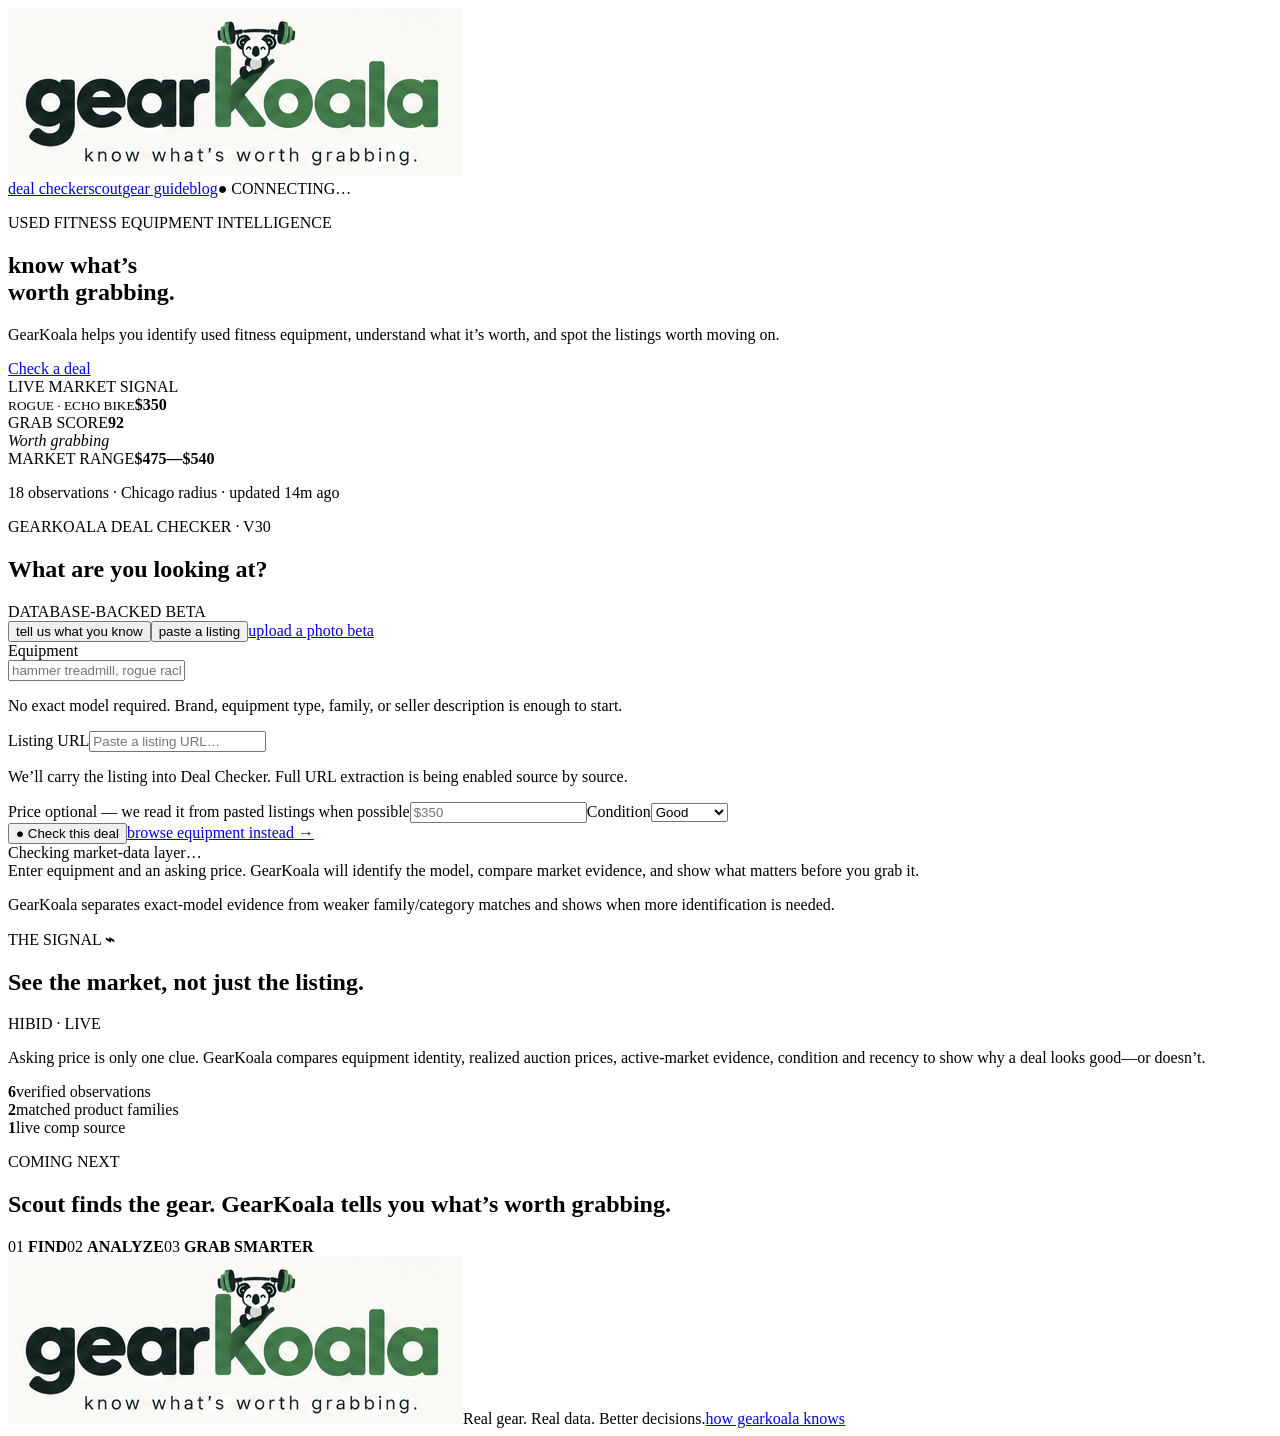
==== index.html @ 9e778098 "Recovered GearKoala V31 baseline" ====
<!doctype html><html><head><meta charset="utf-8"><meta name="viewport" content="width=device-width,initial-scale=1">
<title>gearkoala — know what's worth grabbing.</title><link rel="icon" href="approved-favicon.png"><link rel="stylesheet" href="styles.css"></head>
<body><header><a class="brand" href="#"><img src="approved-logo.png" alt="gearkoala"></a><nav><a href="checker.html">deal checker</a><a href="scout.html">scout</a><a href="gear.html">gear guide</a><a href="blog.html">blog</a><span id="status">● CONNECTING…</span></nav></header>
<main>
<section class="hero"><div><p class="eyebrow">USED FITNESS EQUIPMENT INTELLIGENCE</p><h1>know what’s<br><span>worth grabbing.</span></h1><p class="lede">GearKoala helps you identify used fitness equipment, understand what it’s worth, and spot the listings worth moving on.</p><a class="cta" href="checker.html">Check a deal</a></div>
<div class="hero-product">
<div class="rack-rail" aria-hidden="true"><i></i><i></i><i></i><i></i><i></i><i></i><i></i></div>
<div class="signal"><span>LIVE MARKET SIGNAL</span><i></i></div>
<div class="productline"><small>ROGUE · ECHO BIKE</small><b>$350</b></div>
<div class="scoreline"><div><span>GRAB SCORE</span><strong>92</strong></div><em>Worth grabbing</em></div>
<div class="range"><span>MARKET RANGE</span><b>$475—$540</b></div>
<div class="ticks"><i></i><i></i><i></i><i></i><i></i><i></i><i></i><i></i></div>
<p>18 observations · Chicago radius · updated 14m ago</p>
</div></section>
<section id="checker" class="checker"><div class="sectionhead"><div><p class="eyebrow">GEARKOALA DEAL CHECKER · V30</p><h2>What are you looking at?<span class="plate-mark" aria-hidden="true"></span></h2></div><span class="beta">DATABASE-BACKED BETA</span></div>
<div class="home-entry-tabs"><button class="home-entry active" data-home-mode="search">tell us what you know</button><button class="home-entry" data-home-mode="link">paste a listing</button><a class="home-photo-beta" href="checker.html#photo">upload a photo <span>beta</span></a></div>
<div id="homeSearch" class="home-mode active"><label>Equipment<div class="autocomplete-wrap"><input id="title" autocomplete="off" placeholder="hammer treadmill, rogue rack, schwinn airdyne…"><div id="homeSuggestions" class="suggestions"></div></div></label><p class="helper">No exact model required. Brand, equipment type, family, or seller description is enough to start.</p></div>
<div id="homeLink" class="home-mode"><label>Listing URL<input id="homeListingUrl" placeholder="Paste a listing URL…"></label><p class="helper">We’ll carry the listing into Deal Checker. Full URL extraction is being enabled source by source.</p></div>
<div class="home-deal-details"><label>Price <span>optional — we read it from pasted listings when possible</span><input id="price" placeholder="$350"></label><label>Condition<select id="condition"><option value="1">Excellent</option><option value=".93" selected>Good</option><option value=".82">Fair</option></select></label></div>
<div class="home-actions"><button id="go"><span class="pawdot">●</span> Check this deal</button><a href="checker.html">browse equipment instead →</a></div><div id="compStatus" class="compstatus">Checking market-data layer…</div><div id="out" class="result empty">Enter equipment and an asking price. GearKoala will identify the model, compare market evidence, and show what matters before you grab it.</div>
<p class="note">GearKoala separates exact-model evidence from weaker family/category matches and shows when more identification is needed.</p></section>
<section class="data"><div class="sectionhead"><div><p class="eyebrow">THE SIGNAL <b>⌁</b></p><h2>See the market, not just the listing.<span class="plate-mark small" aria-hidden="true"></span></h2></div><span class="beta">HIBID · LIVE</span></div><p class="dataintro">Asking price is only one clue. GearKoala compares equipment identity, realized auction prices, active-market evidence, condition and recency to show why a deal looks good—or doesn’t.</p><div class="metricrow"><div><strong id="obsCount">6</strong><span>verified observations</span></div><div><strong>2</strong><span>matched product families</span></div><div><strong>1</strong><span>live comp source</span></div></div></section><section id="scout" class="scout"><p class="eyebrow">COMING NEXT</p><h2>Scout finds the gear. GearKoala tells you what’s worth grabbing.</h2><div class="steps"><span>01 <b>FIND</b></span><span>02 <b>ANALYZE</b></span><span>03 <b>GRAB SMARTER</b></span></div></section></main>
<footer><img src="approved-logo.png" alt=""><span>Real gear. Real data. Better decisions.</span><a class="footer-data-link" href="data.html">how gearkoala knows</a></footer><script src="app.js"></script><script src="home-smart.js"></script></body></html>
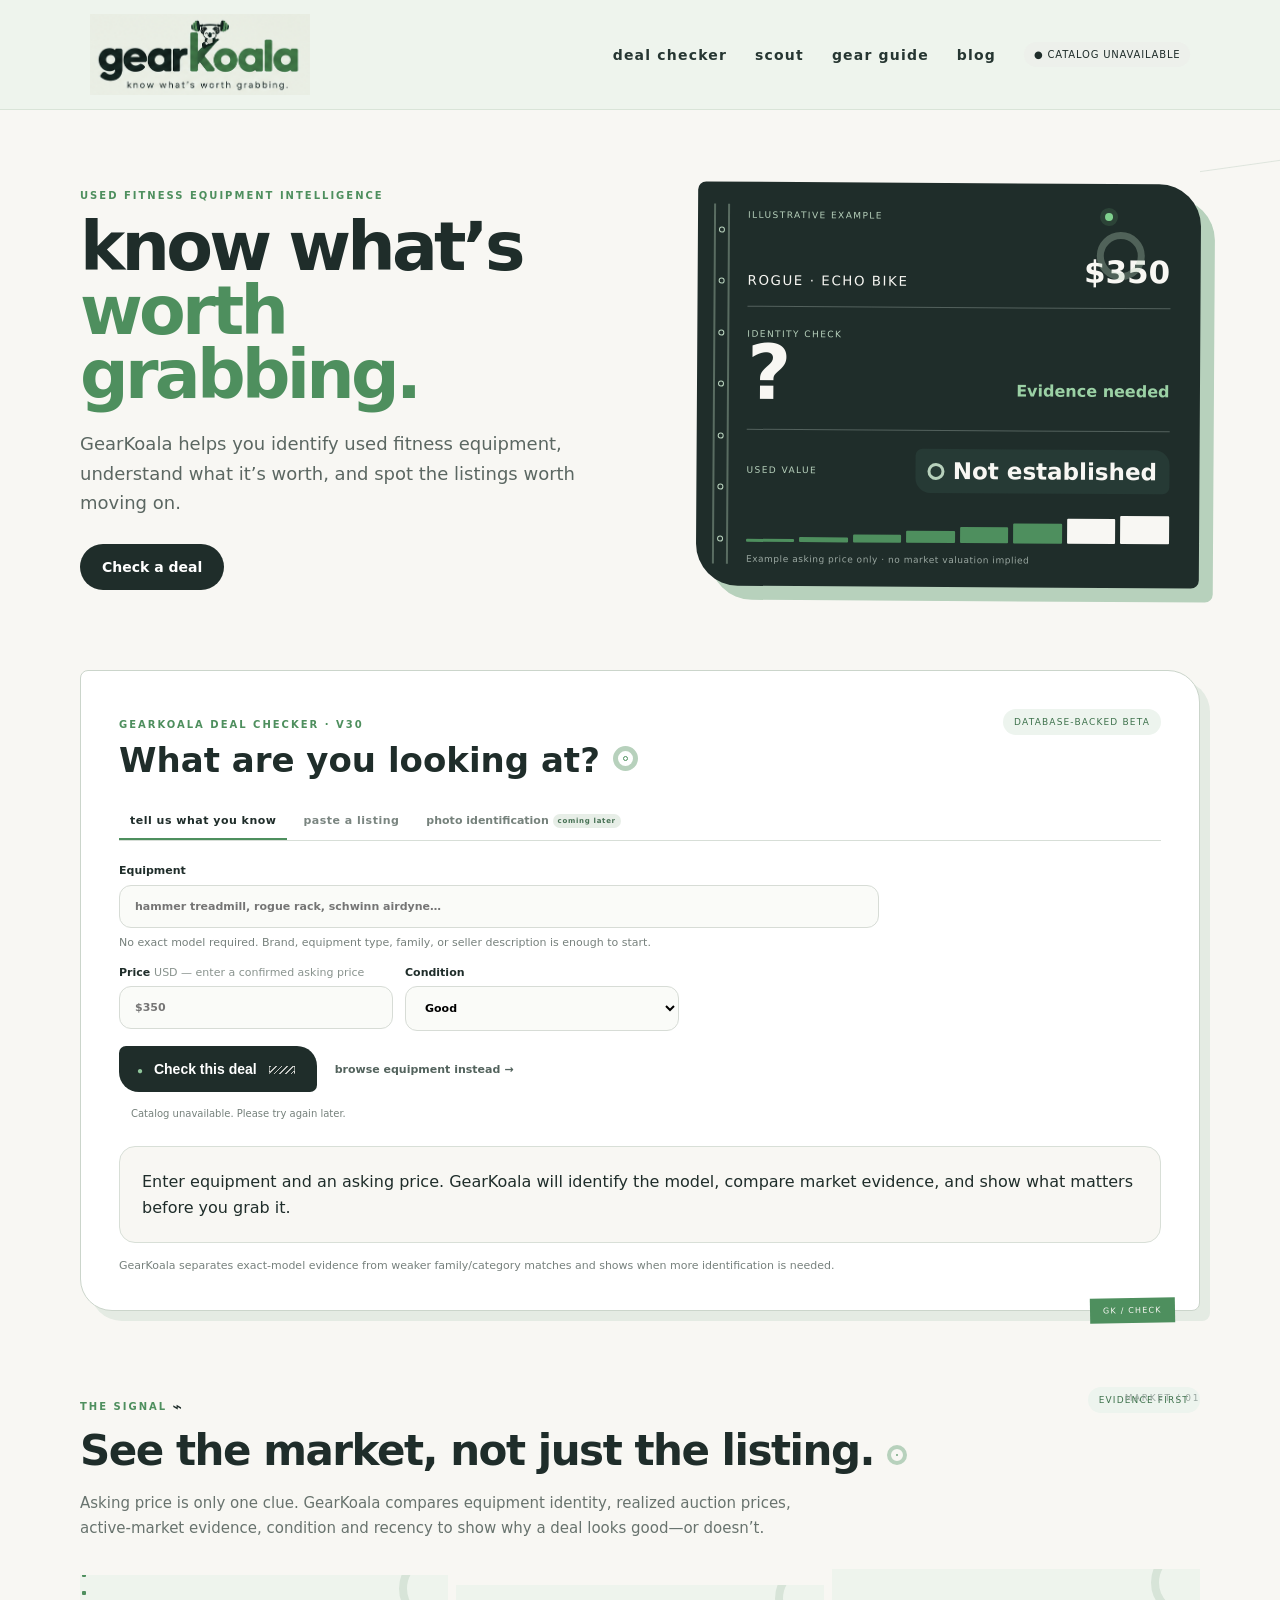
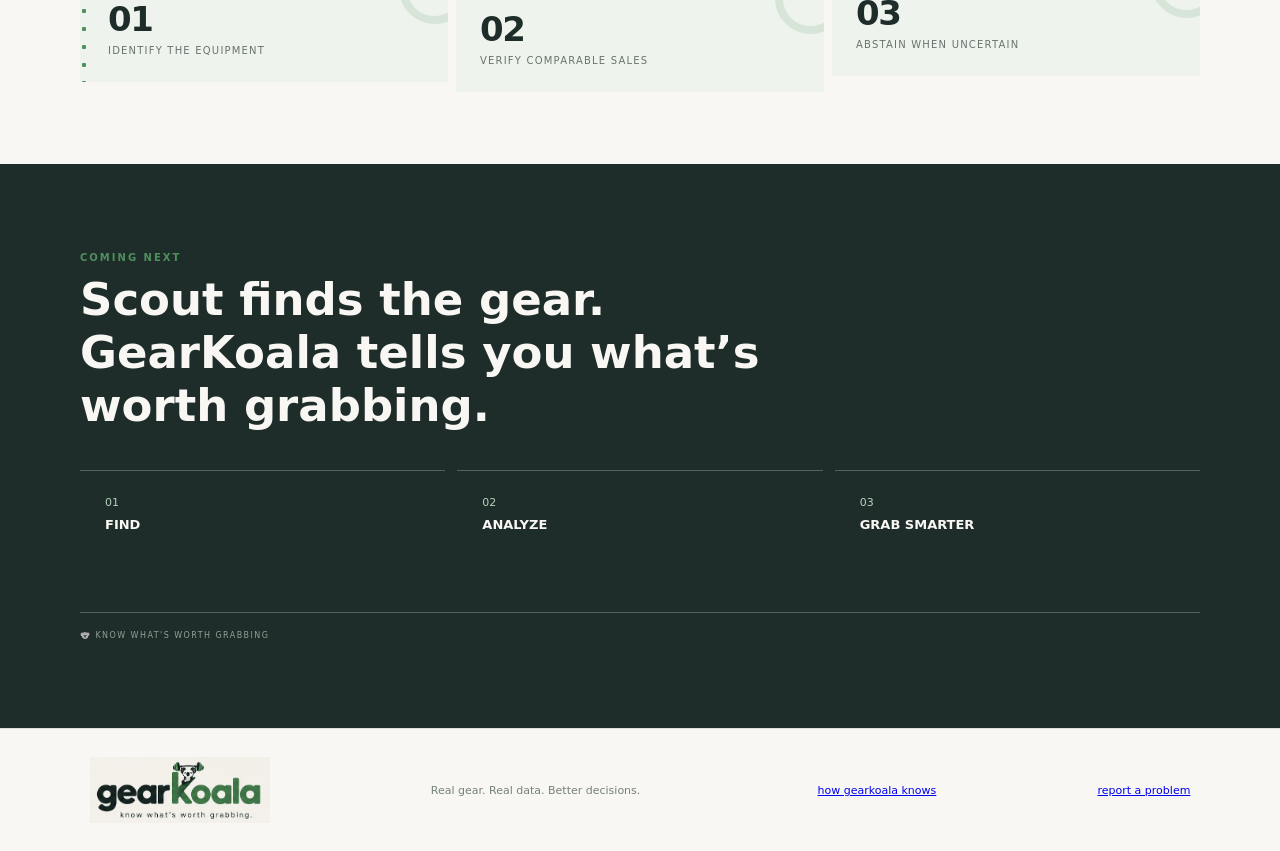
==== commit 394f9784: "Require reliable evidence before Deal Checker verdicts" ====
--- a/index.html
+++ b/index.html
@@ -1,23 +1,23 @@
-<!doctype html><html><head><meta charset="utf-8"><meta name="viewport" content="width=device-width,initial-scale=1">
-<title>gearkoala — know what's worth grabbing.</title><link rel="icon" href="approved-favicon.png"><link rel="stylesheet" href="styles.css"></head>
+<!doctype html><html lang="en"><head><meta charset="utf-8"><meta name="viewport" content="width=device-width,initial-scale=1">
+<title>GearKoala — know what’s worth grabbing.</title><link rel="icon" href="approved-favicon.png"><link rel="stylesheet" href="styles.css"><meta name="description" content="Identify used fitness equipment and check whether reliable sold evidence supports a valuation."><link rel="canonical" href="https://gearkoala.com/"><meta property="og:title" content="GearKoala — know what’s worth grabbing."><meta property="og:description" content="Identify used fitness equipment and check whether reliable sold evidence supports a valuation."><meta property="og:url" content="https://gearkoala.com/"><meta property="og:type" content="website"><meta property="og:image" content="https://gearkoala.com/approved-logo.png"><meta name="twitter:card" content="summary"></head>
 <body><header><a class="brand" href="#"><img src="approved-logo.png" alt="gearkoala"></a><nav><a href="checker.html">deal checker</a><a href="scout.html">scout</a><a href="gear.html">gear guide</a><a href="blog.html">blog</a><span id="status">● CONNECTING…</span></nav></header>
 <main>
 <section class="hero"><div><p class="eyebrow">USED FITNESS EQUIPMENT INTELLIGENCE</p><h1>know what’s<br><span>worth grabbing.</span></h1><p class="lede">GearKoala helps you identify used fitness equipment, understand what it’s worth, and spot the listings worth moving on.</p><a class="cta" href="checker.html">Check a deal</a></div>
 <div class="hero-product">
 <div class="rack-rail" aria-hidden="true"><i></i><i></i><i></i><i></i><i></i><i></i><i></i></div>
-<div class="signal"><span>LIVE MARKET SIGNAL</span><i></i></div>
+<div class="signal"><span>ILLUSTRATIVE EXAMPLE</span><i></i></div>
 <div class="productline"><small>ROGUE · ECHO BIKE</small><b>$350</b></div>
-<div class="scoreline"><div><span>GRAB SCORE</span><strong>92</strong></div><em>Worth grabbing</em></div>
-<div class="range"><span>MARKET RANGE</span><b>$475—$540</b></div>
+<div class="scoreline"><div><span>IDENTITY CHECK</span><strong>?</strong></div><em>Evidence needed</em></div>
+<div class="range"><span>USED VALUE</span><b>Not established</b></div>
 <div class="ticks"><i></i><i></i><i></i><i></i><i></i><i></i><i></i><i></i></div>
-<p>18 observations · Chicago radius · updated 14m ago</p>
+<p>Example asking price only · no market valuation implied</p>
 </div></section>
 <section id="checker" class="checker"><div class="sectionhead"><div><p class="eyebrow">GEARKOALA DEAL CHECKER · V30</p><h2>What are you looking at?<span class="plate-mark" aria-hidden="true"></span></h2></div><span class="beta">DATABASE-BACKED BETA</span></div>
-<div class="home-entry-tabs"><button class="home-entry active" data-home-mode="search">tell us what you know</button><button class="home-entry" data-home-mode="link">paste a listing</button><a class="home-photo-beta" href="checker.html#photo">upload a photo <span>beta</span></a></div>
+<div class="home-entry-tabs"><button class="home-entry active" data-home-mode="search">tell us what you know</button><button class="home-entry" data-home-mode="link">paste a listing</button><a class="home-photo-beta" href="checker.html#photo">photo identification <span>coming later</span></a></div>
 <div id="homeSearch" class="home-mode active"><label>Equipment<div class="autocomplete-wrap"><input id="title" autocomplete="off" placeholder="hammer treadmill, rogue rack, schwinn airdyne…"><div id="homeSuggestions" class="suggestions"></div></div></label><p class="helper">No exact model required. Brand, equipment type, family, or seller description is enough to start.</p></div>
 <div id="homeLink" class="home-mode"><label>Listing URL<input id="homeListingUrl" placeholder="Paste a listing URL…"></label><p class="helper">We’ll carry the listing into Deal Checker. Full URL extraction is being enabled source by source.</p></div>
-<div class="home-deal-details"><label>Price <span>optional — we read it from pasted listings when possible</span><input id="price" placeholder="$350"></label><label>Condition<select id="condition"><option value="1">Excellent</option><option value=".93" selected>Good</option><option value=".82">Fair</option></select></label></div>
-<div class="home-actions"><button id="go"><span class="pawdot">●</span> Check this deal</button><a href="checker.html">browse equipment instead →</a></div><div id="compStatus" class="compstatus">Checking market-data layer…</div><div id="out" class="result empty">Enter equipment and an asking price. GearKoala will identify the model, compare market evidence, and show what matters before you grab it.</div>
+<div class="home-deal-details"><label>Price <span>USD — enter a confirmed asking price</span><input id="price" placeholder="$350"></label><label>Condition<select id="condition"><option value="1">Excellent</option><option value=".93" selected>Good</option><option value=".82">Fair</option></select></label></div>
+<div class="home-actions"><button id="go"><span class="pawdot">●</span> Check this deal</button><a href="checker.html">browse equipment instead →</a></div><div id="compStatus" role="status" class="compstatus">Checking market-data layer…</div><div id="out" role="status" aria-live="polite" aria-atomic="true" class="result empty">Enter equipment and an asking price. GearKoala will identify the model, compare market evidence, and show what matters before you grab it.</div>
 <p class="note">GearKoala separates exact-model evidence from weaker family/category matches and shows when more identification is needed.</p></section>
-<section class="data"><div class="sectionhead"><div><p class="eyebrow">THE SIGNAL <b>⌁</b></p><h2>See the market, not just the listing.<span class="plate-mark small" aria-hidden="true"></span></h2></div><span class="beta">HIBID · LIVE</span></div><p class="dataintro">Asking price is only one clue. GearKoala compares equipment identity, realized auction prices, active-market evidence, condition and recency to show why a deal looks good—or doesn’t.</p><div class="metricrow"><div><strong id="obsCount">6</strong><span>verified observations</span></div><div><strong>2</strong><span>matched product families</span></div><div><strong>1</strong><span>live comp source</span></div></div></section><section id="scout" class="scout"><p class="eyebrow">COMING NEXT</p><h2>Scout finds the gear. GearKoala tells you what’s worth grabbing.</h2><div class="steps"><span>01 <b>FIND</b></span><span>02 <b>ANALYZE</b></span><span>03 <b>GRAB SMARTER</b></span></div></section></main>
-<footer><img src="approved-logo.png" alt=""><span>Real gear. Real data. Better decisions.</span><a class="footer-data-link" href="data.html">how gearkoala knows</a></footer><script src="app.js"></script><script src="home-smart.js"></script></body></html>+<section class="data"><div class="sectionhead"><div><p class="eyebrow">THE SIGNAL <b>⌁</b></p><h2>See the market, not just the listing.<span class="plate-mark small" aria-hidden="true"></span></h2></div><span class="beta">EVIDENCE FIRST</span></div><p class="dataintro">Asking price is only one clue. GearKoala compares equipment identity, realized auction prices, active-market evidence, condition and recency to show why a deal looks good—or doesn’t.</p><div class="metricrow"><div><strong>01</strong><span>identify the equipment</span></div><div><strong>02</strong><span>verify comparable sales</span></div><div><strong>03</strong><span>abstain when uncertain</span></div></div></section><section id="scout" class="scout"><p class="eyebrow">COMING NEXT</p><h2>Scout finds the gear. GearKoala tells you what’s worth grabbing.</h2><div class="steps"><span>01 <b>FIND</b></span><span>02 <b>ANALYZE</b></span><span>03 <b>GRAB SMARTER</b></span></div></section></main>
+<footer><img src="approved-logo.png" alt=""><span>Real gear. Real data. Better decisions.</span><a class="footer-data-link" href="data.html">how gearkoala knows</a><a href="https://github.com/sbrox/GEAR-KOALA/issues/new" target="_blank" rel="noopener noreferrer">report a problem</a></footer><script src="app.js"></script><script src="home-smart.js"></script></body></html>
--- a/styles.css
+++ b/styles.css
@@ -0,0 +1,255 @@
+*{box-sizing:border-box}html{scroll-behavior:smooth}body{margin:0;background:#F8F7F3;color:#1F2D2A;font-family:Inter,ui-sans-serif,system-ui,-apple-system,BlinkMacSystemFont,"Segoe UI",sans-serif}header{height:82px;display:flex;align-items:center;justify-content:space-between;padding:0 7%;border-bottom:1px solid #dde1dc;background:rgba(248,247,243,.94);position:sticky;top:0;z-index:5}.brand img{width:190px;display:block}nav{display:flex;align-items:center;gap:24px;font-size:13px}nav a{color:#1F2D2A;text-decoration:none}#status{font-size:10px;letter-spacing:.08em;padding:7px 10px;background:#edf0eb;border-radius:99px}.live{color:#28583a!important;background:#dceadf!important}.bad{color:#85501f!important;background:#f4e5d0!important}main{max-width:1180px;margin:auto;padding:0 30px}.hero{min-height:650px;display:grid;grid-template-columns:1.3fr .7fr;align-items:center;gap:70px}.eyebrow{font-size:10px;letter-spacing:.2em;font-weight:800;color:#4E8F5E}.hero h1{font-size:72px;line-height:.95;letter-spacing:-.055em;margin:15px 0 25px}.hero h1 em{font-family:Georgia,serif;font-weight:400}.lede{max-width:650px;font-size:18px;line-height:1.65;color:#5b6762}.cta,#go{display:inline-block;background:#1F2D2A;color:white;text-decoration:none;border:0;border-radius:999px;padding:15px 22px;font-weight:750;font-size:14px;cursor:pointer}.mascot{min-height:380px;border-radius:34px;background:radial-gradient(circle at 35% 25%,#B7D1BC,#4E8F5E);display:flex;align-items:flex-end;justify-content:center;padding:35px;box-shadow:inset 0 0 0 1px rgba(31,45,42,.08)}.score{width:230px;background:#F8F7F3;border-radius:22px;padding:25px;text-align:center;box-shadow:0 18px 45px #1f2d2a33}.score span{font-size:9px;letter-spacing:.18em}.score strong{font-size:72px;display:block;line-height:1;margin:8px}.score b{color:#4E8F5E}.checker{background:white;border:1px solid #e0e3de;border-radius:28px;padding:38px;margin:0 0 70px;box-shadow:0 12px 40px #1f2d2a0b}.sectionhead{display:flex;justify-content:space-between;gap:20px;align-items:start}.sectionhead h2,.scout h2{font-size:34px;margin:8px 0 25px}.beta{font-size:9px;letter-spacing:.13em;padding:8px 11px;background:#edf4ee;color:#3d714b;border-radius:99px}.grid{display:grid;grid-template-columns:2fr 1fr 1fr;gap:15px;margin:12px 0 18px}label{font-size:11px;font-weight:750}input,select{width:100%;margin-top:7px;padding:14px 15px;border:1px solid #d7dcd6;border-radius:12px;background:#fafbf8;font:inherit}.result{margin-top:25px;padding:22px;border-radius:16px;background:#f3f6f1;line-height:1.6}.result strong{font-size:28px}.result .grab{color:#4E8F5E}.note{font-size:11px;color:#77817d;margin:16px 0 0}.scout{padding:70px 0 110px}.scout h2{max-width:780px;font-size:45px}.steps{display:flex;gap:12px}.steps span{flex:1;padding:25px;border-top:1px solid #bfc7c0;font-size:11px;color:#6c7872}.steps b{display:block;color:#1F2D2A;margin-top:8px;font-size:13px}footer{border-top:1px solid #dde1dc;padding:35px 7%;display:flex;justify-content:space-between;align-items:center;font-size:11px;color:#75807b}footer img{width:150px}@media(max-width:760px){header{padding:0 20px}.brand img{width:155px}nav a{display:none}main{padding:0 20px}.hero{grid-template-columns:1fr;gap:30px;padding:70px 0}.hero h1{font-size:52px}.mascot{min-height:270px}.grid{grid-template-columns:1fr}.sectionhead{display:block}.beta{display:inline-block;margin-bottom:10px}.steps{display:block}.scout h2{font-size:34px}}
+.brand img{width:220px;height:auto;object-fit:contain;mix-blend-mode:multiply}
+footer img{width:180px;height:auto;object-fit:contain;mix-blend-mode:multiply}
+.hero{background:#F8F7F3}
+.hero h1{color:#1F2D2A}
+.hero h1 em{color:#1F2D2A}
+.mascot{background:linear-gradient(145deg,#B7D1BC 0%,#4E8F5E 100%)}
+
+.compstatus{display:inline-block;margin:16px 0 0 12px;font-size:10px;color:#75807b}.livecomp{color:#3d714b}.method{font-size:11px;color:#75807b;text-transform:uppercase;letter-spacing:.08em}
+.scout{background:#1F2D2A;color:#F8F7F3;margin-left:calc(50% - 50vw);margin-right:calc(50% - 50vw);padding-left:max(30px,calc((100vw - 1120px)/2));padding-right:max(30px,calc((100vw - 1120px)/2))}
+.scout h2,.scout .steps b{color:#F8F7F3}.scout .steps span{color:#B7D1BC;border-color:#52615b}
+
+header{background:#EEF4ED!important;border-bottom:1px solid #D9E4D8!important}
+.data{padding:75px 0 90px}.data h2{font-size:44px;margin:8px 0 30px}.sources{display:grid;grid-template-columns:repeat(2,1fr);gap:14px}.sources>div{border:1px solid #dce2dc;background:#fff;border-radius:18px;padding:24px}.sources b{font-size:17px}.sources span{float:right;font-size:9px;text-transform:uppercase;letter-spacing:.08em;padding:6px 8px;border-radius:99px}.sources p{font-size:13px;color:#68736e;line-height:1.5;margin:18px 0 0}.ready{background:#dceadf;color:#28583a}.limited{background:#f4e5d0;color:#85501f}.blocked{background:#eceeed;color:#65706b}@media(max-width:760px){.sources{grid-template-columns:1fr}}
+
+/* V7 rhythm + typography cleanup */
+header{height:74px}
+main{max-width:1180px}
+.hero{min-height:560px;padding:48px 0 58px;gap:62px}
+.hero h1{font-family:Inter,ui-sans-serif,system-ui,-apple-system,BlinkMacSystemFont,"Segoe UI",sans-serif;font-size:68px;line-height:.94;margin:14px 0 22px;letter-spacing:-.055em}
+.hero h1 span{color:#4E8F5E;font:inherit;font-weight:800}
+.lede{margin:0 0 26px;max-width:680px}
+.checker{margin-bottom:0}
+.data{padding:76px 0 82px}
+.data h2{font-size:42px;letter-spacing:-.035em;margin:8px 0 16px}
+.dataintro{max-width:760px;color:#68736e;line-height:1.65;font-size:15px;margin:0 0 34px}
+.metricrow{display:grid;grid-template-columns:repeat(3,1fr);border-top:1px solid #cfd8cf;border-bottom:1px solid #cfd8cf}
+.metricrow div{padding:26px 24px 26px 0}.metricrow strong{font-size:34px;display:block;letter-spacing:-.04em}.metricrow span{font-size:10px;text-transform:uppercase;letter-spacing:.12em;color:#68736e}
+.scout{padding-top:78px;padding-bottom:88px}
+.scout h2{margin-bottom:38px}
+footer{padding-top:28px;padding-bottom:28px}
+@media(max-width:760px){.hero{min-height:auto;padding:52px 0}.hero h1{font-size:48px}.metricrow{grid-template-columns:1fr}.metricrow div{border-bottom:1px solid #cfd8cf}.data{padding:55px 0}.data h2{font-size:34px}}
+
+/* V8: deliberately less template-y, more product/data-tool */
+.hero{grid-template-columns:1.05fr .95fr;position:relative}
+.hero:after{content:"";position:absolute;right:-9vw;top:14%;width:38vw;height:1px;background:#c9d5ca;transform:rotate(-8deg);z-index:-1}
+.hero-product{background:#1F2D2A;color:#F8F7F3;border-radius:8px 42px 8px 42px;padding:28px 30px 22px;min-height:355px;box-shadow:18px 18px 0 #B7D1BC;transform:rotate(1.1deg)}
+.signal{display:flex;justify-content:space-between;align-items:center;font-size:9px;letter-spacing:.16em;color:#B7D1BC}.signal i{width:8px;height:8px;border-radius:50%;background:#7fd18e;box-shadow:0 0 0 5px #7fd18e22}
+.productline{display:flex;justify-content:space-between;align-items:end;border-bottom:1px solid #53615d;padding:32px 0 18px}.productline small{letter-spacing:.12em}.productline b{font-size:31px}
+.scoreline{display:flex;justify-content:space-between;align-items:end;padding:22px 0}.scoreline span,.range span{display:block;font-size:9px;letter-spacing:.16em;color:#B7D1BC}.scoreline strong{font-size:76px;line-height:.9;letter-spacing:-.06em}.scoreline em{font-style:normal;color:#9bd1a5;font-weight:800;padding-bottom:8px}
+.range{border-top:1px solid #53615d;padding-top:18px;display:flex;justify-content:space-between;align-items:end}.range b{font-size:23px}.ticks{display:flex;gap:5px;margin-top:19px}.ticks i{height:6px;flex:1;background:#4E8F5E}.ticks i:nth-last-child(-n+2){background:#F8F7F3}.hero-product p{font-size:9px;color:#9aa7a1;letter-spacing:.06em;margin:12px 0 0}
+.checker{border-radius:8px 32px 8px 32px;box-shadow:10px 10px 0 #e4ebe3;border-color:#cbd5cb}
+.metricrow{border:0;gap:8px}.metricrow div{background:#EEF4ED;padding:24px;border:0}.metricrow div:nth-child(2){transform:translateY(10px)}.metricrow div:nth-child(3){transform:translateY(-6px)}
+.data{position:relative}.data:before{content:"MARKET / 01";position:absolute;right:0;top:82px;font-size:9px;letter-spacing:.18em;color:#9aa7a1}
+@media(max-width:760px){.hero-product{transform:none;box-shadow:9px 9px 0 #B7D1BC}.metricrow div:nth-child(n){transform:none}.data:before{display:none}}
+
+/* V9 proprietary GearKoala visual grammar */
+body{overflow-x:hidden}
+.koala-rail{position:fixed;left:18px;top:50%;transform:translateY(-50%);z-index:3;display:flex;flex-direction:column;align-items:center;gap:9px;color:#829087;font-size:7px;letter-spacing:.18em;writing-mode:vertical-rl}
+.koala-rail i{display:block;width:1px;height:25px;background:#bdc9be}
+.eyebrow b{font-size:16px;vertical-align:-2px;color:#1F2D2A}
+.hero-product{overflow:visible;position:relative}
+.hero-product:before,.hero-product:after{content:"";position:absolute;width:45px;height:45px;border:9px solid #B7D1BC;border-radius:50%;top:-22px;z-index:-1}
+.hero-product:before{left:42px}.hero-product:after{right:42px}
+.ear-notch{position:absolute;right:-13px;top:73px;width:26px;height:64px;background:#F8F7F3;border-radius:30px 0 0 30px}
+.ticks i{border-radius:1px}.ticks i:nth-child(1){height:3px}.ticks i:nth-child(2){height:5px}.ticks i:nth-child(3){height:8px}.ticks i:nth-child(4){height:12px}.ticks i:nth-child(5){height:16px}.ticks i:nth-child(6){height:20px}.ticks i:nth-child(7){height:25px}.ticks i:nth-child(8){height:31px;transform:translateY(-25px)}
+#go{position:relative;border-radius:7px 20px 7px 20px;padding-left:18px}.pawdot{color:#8fc69b;margin-right:7px;font-size:10px}
+.checker{position:relative}.checker:before{content:"GK / CHECK";position:absolute;right:28px;bottom:-17px;background:#4E8F5E;color:#F8F7F3;padding:8px 13px;font-size:8px;letter-spacing:.15em;transform:rotate(-2deg)}
+.metricrow div{position:relative;overflow:hidden}.metricrow div:after{content:"";position:absolute;width:55px;height:55px;border:8px solid #d7e4d8;border-radius:50%;right:-22px;top:-22px}
+.scout:after{content:"🐨  KNOW WHAT'S WORTH GRABBING";display:block;margin-top:55px;border-top:1px solid #52615b;padding-top:18px;font-size:8px;letter-spacing:.18em;color:#91a097}
+@media(max-width:900px){.koala-rail{display:none}.hero-product:before,.hero-product:after{display:none}.ear-notch{display:none}}
+
+/* V10 refinement: distinctive, but every ornament must look structurally intentional */
+.koala-rail{display:none!important}
+.hero-product{overflow:hidden!important;transform:rotate(.35deg);box-shadow:14px 14px 0 #B7D1BC}
+.hero-product:before,.hero-product:after,.ear-notch{display:none!important}
+
+/* A contained koala-ear watermark, rather than shapes crossing the card edge */
+.hero-product .signal:after{
+ content:"";position:absolute;right:26px;top:20px;width:34px;height:34px;
+ border:7px solid rgba(183,209,188,.32);border-radius:50%;
+}
+.signal{position:relative;padding-right:58px}
+
+/* Keep market value completely inside its own row */
+.range{gap:24px;align-items:center}
+.range b{white-space:nowrap;background:#263a35;padding:9px 12px;border-radius:7px 15px 7px 15px}
+
+/* Signal bars remain expressive but never collide with value text */
+.ticks{height:35px;align-items:flex-end;margin-top:15px;padding-right:0}
+.ticks i:nth-child(n){transform:none!important;max-height:28px}
+
+/* Make uniqueness come from repeatable geometry, not collisions */
+.hero-product,.checker,.metricrow div,#go{outline:0}
+.checker:before{right:24px;bottom:-13px;transform:rotate(-1deg)}
+.hero:after{opacity:.55}
+
+/* V11 — equipment DNA: rack upright + plate/ear + restrained knurl */
+.hero-product{padding-left:50px}
+.rack-rail{
+ position:absolute;left:16px;top:22px;bottom:22px;width:16px;
+ border-left:2px solid rgba(183,209,188,.38);
+ border-right:2px solid rgba(183,209,188,.38);
+ display:flex;flex-direction:column;justify-content:space-around;align-items:center;
+}
+.rack-rail i{
+ width:6px;height:6px;border:1.5px solid #B7D1BC;border-radius:50%;
+ background:#1F2D2A;
+}
+.plate-mark{
+ display:inline-block;width:25px;height:25px;margin-left:13px;vertical-align:1px;
+ border:5px solid #B7D1BC;border-radius:50%;position:relative;
+}
+.plate-mark:after{
+ content:"";position:absolute;inset:5px;border:1px solid #4E8F5E;border-radius:50%;
+}
+.plate-mark.small{width:20px;height:20px;border-width:4px;vertical-align:0}
+#go:after{
+ content:"";display:inline-block;width:24px;height:8px;margin-left:12px;vertical-align:0;
+ background:repeating-linear-gradient(135deg,rgba(248,247,243,.75) 0 1px,transparent 1px 4px);
+ border-left:1px solid rgba(248,247,243,.55);border-right:1px solid rgba(248,247,243,.55);
+}
+.range b:before{
+ content:"";display:inline-block;width:11px;height:11px;margin-right:8px;
+ border:3px solid #B7D1BC;border-radius:50%;vertical-align:-1px;
+}
+.metricrow div:first-child:before{
+ content:"";position:absolute;left:0;top:0;bottom:0;width:8px;
+ background:radial-gradient(circle,#4E8F5E 0 2px,transparent 2.5px) center 9px/8px 18px repeat-y;
+}
+.metricrow div:first-child{padding-left:28px}
+@media(max-width:760px){
+ .hero-product{padding-left:38px}
+ .rack-rail{left:10px}
+ .plate-mark{display:none}
+}
+
+/* V12 result experience */
+.result{padding:0;background:#F8F7F3;border:1px solid #d8dfd7;overflow:hidden}
+.result.empty{padding:22px}
+.resulttop{background:#1F2D2A;color:#F8F7F3;padding:25px 28px;display:flex;justify-content:space-between;align-items:center}
+.result-kicker,.brief>span,.buycheck>span,.evidence>span,.price-strip span{font-size:9px;letter-spacing:.16em;font-weight:800;color:#7fa28a}
+.resulttop h3{font-size:54px;line-height:.9;margin:8px 0 0}.resulttop h3 small{font-size:12px;letter-spacing:.08em}
+.verdict{color:#9bd1a5;font-size:13px;text-transform:uppercase;letter-spacing:.08em}
+.price-strip{display:grid;grid-template-columns:repeat(4,1fr);background:#EEF4ED;border-bottom:1px solid #d7dfd6}
+.price-strip div{padding:18px;border-right:1px solid #d7dfd6}.price-strip b{display:block;font-size:20px;margin-top:6px}
+.brief,.buycheck,.evidence{padding:23px 28px;border-bottom:1px solid #dfe4de}.brief p{font-size:15px;line-height:1.6;margin:8px 0}.brief em{font-size:11px;color:#68736e;font-style:normal}.buycheck ul{margin:10px 0 0;padding:0;display:grid;grid-template-columns:1fr 1fr;gap:8px 25px;list-style:none}.buycheck li{font-size:12px}.buycheck li:before{content:"○";color:#4E8F5E;margin-right:8px}.evidence b{display:block;margin-top:8px}.evidence p{font-size:11px;color:#68736e;margin-bottom:0}
+.identify{padding:28px}.identify h3{font-size:30px;margin:8px 0}.identify>p{max-width:700px;color:#68736e}.idgrid{display:grid;grid-template-columns:repeat(2,1fr);gap:8px;margin:20px 0}.idchoice{text-align:left;border:1px solid #d5ddd5;background:#fff;border-radius:7px 18px 7px 18px;padding:15px;cursor:pointer;color:#1F2D2A}.idchoice:hover{background:#EEF4ED}.idchoice b{display:block;margin-bottom:5px}.idchoice span{font-size:10px;line-height:1.35;color:#6c7872}.identify small{color:#75807b}
+@media(max-width:760px){.price-strip{grid-template-columns:1fr 1fr}.buycheck ul,.idgrid{grid-template-columns:1fr}.resulttop{align-items:flex-end}.resulttop h3{font-size:42px}}
+
+/* V13 multi-page product */
+.page{padding-top:0;padding-bottom:90px}.pagehero{padding:85px 0 58px;max-width:850px}.pagehero h1{font-size:58px;line-height:.98;letter-spacing:-.055em;margin:10px 0 20px}.pagehero>p:last-child{font-size:17px;line-height:1.65;color:#63706a;max-width:720px}.standalone{margin-bottom:0}
+.guidecontrols{display:flex;justify-content:space-between;align-items:center;gap:20px;border-bottom:1px solid #cad4cb;padding-bottom:18px;margin-bottom:22px}.guidecontrols input{max-width:440px}.guidecontrols span{font-size:10px;letter-spacing:.12em;color:#6e7b74;text-transform:uppercase}.geargrid{display:grid;grid-template-columns:repeat(3,1fr);gap:12px}.gearcard{background:#fff;border:1px solid #d8dfd8;padding:23px;min-height:260px;border-radius:7px 25px 7px 25px;position:relative}.gearcard:nth-child(3n+2){transform:translateY(8px)}.gearcardtop{display:flex;justify-content:space-between;font-size:9px;letter-spacing:.12em;text-transform:uppercase;color:#4E8F5E}.gearcardtop i{font-style:normal;color:#849087}.gearcard h2{font-size:23px;margin:14px 0 10px}.gearcard p{font-size:12px;line-height:1.55;color:#65716b}.gearprices{display:flex;gap:22px;border-top:1px solid #e1e6e1;padding-top:14px;margin-top:18px}.gearprices span{font-size:8px;letter-spacing:.12em;color:#7c8982}.gearprices b{display:block;font-size:17px;color:#1F2D2A;margin-top:4px}.gearcard small{position:absolute;bottom:16px;right:20px;color:#9aa49f}
+.scoutpanel{background:#1F2D2A;color:#F8F7F3;padding:32px 36px;border-radius:8px 34px 8px 34px;box-shadow:13px 13px 0 #B7D1BC;display:flex;justify-content:space-between;align-items:center}.scoutpanel span,.bloggrid article>span{font-size:9px;letter-spacing:.16em;color:#8fbc98}.scoutpanel h2{font-size:32px;margin:7px 0}.scoutpanel p{color:#aab5af;font-size:12px}.scoutpanel button{border:1px solid #61716a;background:transparent;color:#9eaaa4;padding:13px 17px;border-radius:6px 17px}.sourceboard{padding-top:80px}.sourcecells{display:grid;grid-template-columns:repeat(4,1fr);gap:8px}.sourcecells div{background:#EEF4ED;padding:20px}.sourcecells b{display:block}.sourcecells span{display:block;font-size:10px;color:#6f7c75;margin-top:7px}
+.bloggrid{display:grid;grid-template-columns:1.2fr .8fr;gap:12px}.bloggrid article{background:#fff;border-top:5px solid #1F2D2A;padding:28px;min-height:260px}.bloggrid article:first-child{background:#EEF4ED;border-top-color:#4E8F5E}.bloggrid h2{font-size:27px;line-height:1.08;letter-spacing:-.03em}.bloggrid p{font-size:13px;line-height:1.6;color:#65716b}.bloggrid a{color:#1F2D2A;font-size:12px;font-weight:800}.bloggrid i{font-size:10px;color:#929c97;font-style:normal;text-transform:uppercase;letter-spacing:.1em}
+@media(max-width:850px){header nav{gap:12px}.geargrid{grid-template-columns:1fr 1fr}.sourcecells{grid-template-columns:1fr 1fr}.bloggrid{grid-template-columns:1fr}.pagehero h1{font-size:46px}}@media(max-width:600px){.geargrid,.sourcecells{grid-template-columns:1fr}.gearcard:nth-child(n){transform:none}.scoutpanel{display:block}.pagehero{padding-top:55px}}
+
+/* V14 nav + scalable Gear Guide */
+header nav a{font-size:13px!important;font-weight:700!important;letter-spacing:-.01em!important;font-family:Inter,ui-sans-serif,system-ui,-apple-system,BlinkMacSystemFont,"Segoe UI",sans-serif!important;color:#34413c}
+header nav a:hover{color:#4E8F5E}
+.browsebar{border-top:1px solid #ccd6cd;border-bottom:1px solid #ccd6cd;padding:18px 0;margin-bottom:28px}.browsebar>span{font-size:9px;letter-spacing:.15em;font-weight:800;color:#69766f}.chips{display:flex;gap:7px;flex-wrap:wrap;margin-top:12px}.chip{background:#fff;border:1px solid #cfd8d0;border-radius:99px;padding:9px 12px;font-size:11px;cursor:pointer}.chip b{margin-left:5px;color:#87938c}.chip.active{background:#1F2D2A;color:#F8F7F3;border-color:#1F2D2A}.chip.active b{color:#9cc0a4}
+.guidecontrols{display:grid;grid-template-columns:minmax(260px,1fr) auto auto}.filters{display:flex;gap:7px}.filters select{min-width:125px;padding:10px;border:1px solid #cfd8d0;background:#fff;border-radius:6px}
+.geargrid{display:block}.catgroup{margin-bottom:58px}.cathead{display:flex;justify-content:space-between;align-items:center;border-bottom:2px solid #1F2D2A;padding-bottom:10px;margin-bottom:22px;text-transform:uppercase;font-size:11px;letter-spacing:.14em}.cathead b{background:#B7D1BC;border-radius:50%;width:27px;height:27px;display:grid;place-items:center;font-size:9px}.family{margin:0 0 30px}.familyhead{display:flex;justify-content:space-between;align-items:end;margin-bottom:10px}.familyhead h2{font-size:21px;margin:0}.familyhead span{font-size:9px;text-transform:uppercase;letter-spacing:.12em;color:#7d8983}.familycards{display:grid;grid-template-columns:repeat(3,1fr);gap:10px}.gearcard:nth-child(n){transform:none!important;min-height:275px}.gearcard h3{font-size:21px;margin:14px 0 9px}.uses{display:flex;gap:5px;margin-top:13px}.uses i{font-style:normal;font-size:8px;text-transform:uppercase;letter-spacing:.1em;background:#EEF4ED;padding:5px 7px;border-radius:99px}.noresults{padding:50px;text-align:center;color:#78847e;border:1px dashed #cbd5cc}
+@media(max-width:900px){.guidecontrols{grid-template-columns:1fr}.filters{flex-wrap:wrap}.familycards{grid-template-columns:1fr 1fr}}@media(max-width:600px){header nav a{font-size:11px!important}.familycards{grid-template-columns:1fr}.filters select{flex:1}.guidecontrols{align-items:stretch}}
+
+/* V15: simplify Gear Guide controls */
+.browsebar{display:none!important}
+.guidecontrols{grid-template-columns:minmax(260px,1.2fr) minmax(500px,auto) auto;align-items:center}
+.filters{display:grid;grid-template-columns:repeat(4,minmax(115px,1fr))}
+@media(max-width:1050px){.guidecontrols{grid-template-columns:1fr}.filters{grid-template-columns:1fr 1fr}}
+@media(max-width:600px){.filters{grid-template-columns:1fr}}
+
+/* V16 brand-aligned nav */
+header nav{gap:28px}
+header nav a{
+  font-family:"Arial Rounded MT Bold","Avenir Next",Avenir,ui-rounded,"Nunito Sans",system-ui,sans-serif!important;
+  font-size:14px!important;
+  font-weight:700!important;
+  letter-spacing:.085em!important;
+  text-transform:lowercase;
+  color:#263632;
+}
+header nav a:hover{color:#4E8F5E;transform:translateY(-1px)}
+@media(max-width:760px){header nav{gap:15px}header nav a{font-size:11px!important;letter-spacing:.055em!important}}
+
+/* V17 contextual subtype filter */
+.filters{grid-template-columns:repeat(5,minmax(108px,1fr))}
+@media(max-width:1150px){.guidecontrols{grid-template-columns:1fr}.filters{grid-template-columns:repeat(3,1fr)}}
+@media(max-width:650px){.filters{grid-template-columns:1fr 1fr}}
+
+/* V18 Deal Checker entry modes + Scout source transparency */
+.entry-tabs{display:flex;gap:6px;margin-bottom:25px;border-bottom:1px solid #d8dfd8}.entrytab{border:0;background:transparent;padding:11px 14px 13px;font:inherit;font-size:12px;font-weight:750;letter-spacing:.045em;color:#748079;cursor:pointer;border-bottom:2px solid transparent;text-transform:lowercase}.entrytab.active{color:#1F2D2A;border-color:#4E8F5E}.entrymode{display:none;min-height:100px}.entrymode.active{display:block}.helper{font-size:11px;color:#77817d;margin:8px 0 0}.autocomplete-wrap{position:relative}.suggestions{position:absolute;z-index:9;left:0;right:0;top:100%;background:#fff;border:1px solid #d7dcd6;box-shadow:0 12px 30px #1f2d2a18;border-radius:0 0 12px 12px;overflow:hidden}.suggestions:empty{display:none}.suggestions button{display:flex;width:100%;justify-content:space-between;gap:20px;text-align:left;border:0;border-bottom:1px solid #edf0ec;background:#fff;padding:12px 14px;cursor:pointer}.suggestions button:hover{background:#EEF4ED}.suggestions span{font-size:10px;color:#7a867f}.browsecheck{display:grid;grid-template-columns:1fr 1fr 1.5fr;gap:12px}.browsecheck label span{font-weight:500;color:#8a958f}.deal-details{display:grid;grid-template-columns:1fr 1fr;gap:12px;max-width:520px;margin:20px 0}.sourcehead{display:flex;justify-content:space-between;gap:30px;align-items:start}.sourcehead h2{font-size:34px;margin:7px 0}.sourcehead>div>p:last-child{font-size:13px;color:#68736e;max-width:650px;line-height:1.55}.pipeline-pill{font-size:9px;letter-spacing:.12em;padding:8px 10px;background:#f4e5d0;color:#85501f;border-radius:99px;white-space:nowrap}.sourcecells{grid-template-columns:repeat(3,1fr)!important}.sourcecells span{float:none!important;display:inline-block!important;margin-top:9px!important;padding:5px 7px;border-radius:99px;text-transform:uppercase;letter-spacing:.08em;font-size:8px!important}.sourcecells p{font-size:11px;color:#6f7c75;line-height:1.5;margin:12px 0 0}.sourcecells .pending{background:#f4e5d0;color:#85501f}.sourcecells .evidence{background:#dceadf;color:#28583a}.sourcecells .queued{background:#eceeed;color:#65706b}.sourcefine{font-size:10px;color:#7c8882;margin-top:14px}.hero h1{text-transform:none}
+@media(max-width:760px){.browsecheck,.deal-details{grid-template-columns:1fr}.sourcehead{display:block}.sourcecells{grid-template-columns:1fr!important}.entry-tabs{overflow:auto}}
+
+/* V19 Scout source network ticker */
+.sourcecells .candidate{background:#e8edf1;color:#52656d}
+.source-ticker{margin:42px -5vw 0;background:#1f2d2a;color:#f5f0e5;display:grid;grid-template-columns:230px 1fr;align-items:stretch;overflow:hidden;border-top:1px solid #354640;border-bottom:1px solid #354640}
+.ticker-label{padding:17px 24px;border-right:1px solid #43524d;display:flex;flex-direction:column;justify-content:center}
+.ticker-label span{font-size:8px;letter-spacing:.18em;color:#9bb6a1}
+.ticker-label b{font-size:12px;margin-top:3px;font-weight:650}
+.ticker-window{overflow:hidden;display:flex;align-items:center;mask-image:linear-gradient(to right,transparent,#000 5%,#000 95%,transparent);-webkit-mask-image:linear-gradient(to right,transparent,#000 5%,#000 95%,transparent)}
+.ticker-track{display:flex;width:max-content;align-items:center;gap:25px;white-space:nowrap;animation:gkTicker 34s linear infinite;padding-left:25px}
+.ticker-track span{font-size:13px;font-weight:700;letter-spacing:.04em}
+.ticker-track i{font-style:normal;color:#69a778;font-size:11px}
+.source-ticker:hover .ticker-track{animation-play-state:paused}
+@keyframes gkTicker{from{transform:translateX(0)}to{transform:translateX(-50%)}}
+@media(prefers-reduced-motion:reduce){.ticker-track{animation:none}}
+@media(max-width:700px){.source-ticker{grid-template-columns:1fr}.ticker-label{border-right:0;border-bottom:1px solid #43524d;padding:11px 18px}.ticker-window{min-height:50px}}
+
+/* V22 smarter homepage + compact Scout source disclosure */
+.home-entry-tabs{display:flex;gap:5px;margin:0 0 18px;border-bottom:1px solid #d7ded7}.home-entry{border:0;background:transparent;padding:9px 11px 11px;font:inherit;font-size:11px;font-weight:750;letter-spacing:.045em;color:#7a8580;border-bottom:2px solid transparent;cursor:pointer;text-transform:lowercase}.home-entry.active{color:#1f2d2a;border-color:#4e8f5e}.home-mode{display:none;max-width:760px}.home-mode.active{display:block}.home-deal-details{display:grid;grid-template-columns:1fr 1fr;gap:12px;max-width:560px;margin-top:17px}.home-deal-details label span{font-weight:500;color:#89938e}.home-actions{display:flex;align-items:center;gap:18px;margin-top:15px}.home-actions a{font-size:11px;font-weight:700;color:#53635d;text-decoration:none}.home-actions a:hover{color:#4e8f5e}.source-status-compact{display:flex;align-items:center;justify-content:space-between;gap:28px;padding:24px 0;border-top:1px solid #dbe1da;border-bottom:1px solid #dbe1da;margin:25px 0 0}.source-status-compact h2{font-size:25px;margin:5px 0 0}.status-summary{display:flex;align-items:center;gap:9px;flex-wrap:wrap;justify-content:flex-end}.status-summary>span,.status-summary summary{font-size:9px;letter-spacing:.07em;text-transform:uppercase;background:#eef3ed;padding:8px 10px;border-radius:99px;color:#56665f;white-space:nowrap}.status-summary>span b{color:#2f6742;font-size:12px;margin-right:3px}.status-summary details{position:relative}.status-summary summary{list-style:none;cursor:pointer;background:#1f2d2a;color:#fff}.status-summary summary::-webkit-details-marker{display:none}.status-popover{position:absolute;z-index:8;right:0;top:38px;width:340px;background:#fff;border:1px solid #d9dfd8;box-shadow:0 15px 35px #1f2d2a20;padding:15px;border-radius:12px}.status-popover p{font-size:11px;line-height:1.45;margin:6px 0;color:#596660;text-transform:none;letter-spacing:0}.status-popover small{display:block;font-size:9px;color:#7b8781;border-top:1px solid #edf0ec;padding-top:9px;margin-top:9px;text-transform:none;letter-spacing:0}
+@media(max-width:760px){.home-deal-details{grid-template-columns:1fr}.home-actions{align-items:flex-start;flex-direction:column}.source-status-compact{display:block}.status-summary{justify-content:flex-start;margin-top:17px}.status-popover{left:0;right:auto;width:min(320px,80vw)}}
+
+/* V23 real listing-reader beta */
+.entrymode .helper{max-width:760px}
+.livecomp{color:#2f6742!important}
+
+/* V25 progressive identification + lot valuation */
+.beta-mini,.home-photo-beta span{font-size:7px;letter-spacing:.1em;background:#e7eee7;color:#477154;padding:3px 5px;border-radius:99px;vertical-align:middle}.photo-beta{display:flex;gap:15px;align-items:center;border:1px dashed #bfcabf;background:#f5f7f2;padding:22px;border-radius:14px}.photo-icon{width:48px;height:48px;border-radius:50%;background:#dfeade;display:grid;place-items:center;font-size:26px;color:#497454}.photo-beta b{text-transform:lowercase}.photo-beta p{font-size:11px;color:#718078;margin:6px 0 0;line-height:1.5}.lot-fields{display:none;grid-template-columns:repeat(3,1fr);gap:12px;padding:15px;background:#f2f5ef;border-radius:12px;margin:17px 0}.lot-fields.show{display:grid}.lot-fields label span{font-weight:500;color:#7d8983}.deal-details #priceLabel{grid-column:span 1}.deal-details #priceHint{display:block;font-size:9px;font-weight:500;color:#7e8a84;margin:3px 0 6px;max-width:270px}.home-photo-beta{font-size:11px;font-weight:750;color:#75817b;text-decoration:none;padding:9px 11px 11px;white-space:nowrap}.home-photo-beta:hover{color:#4e8f5e}
+@media(max-width:650px){.lot-fields{grid-template-columns:1fr}.home-entry-tabs{flex-wrap:wrap}}
+
+/* V26: confidence-safe result states */
+.needs-data{padding:28px;border:1px solid #d8ded7;border-radius:14px;background:#f8f8f4}.needs-data b{display:block;font-size:21px;color:#1e2d29;margin:7px 0}.needs-data p{color:#69766f;line-height:1.55;max-width:720px}.resulttop.unscored .verdict{font-size:20px;letter-spacing:.05em}.resulttop.unscored h3{font-size:42px}.resulttop.unscored h3 small{font-size:12px}
+
+/* V27 checker alignment */
+.deal-details-two{display:grid!important;grid-template-columns:minmax(0,1fr) minmax(0,1fr)!important;gap:18px!important;align-items:start!important;max-width:1080px}
+.deal-details-two>label{width:100%!important;max-width:none!important;margin:0!important}
+.deal-details-two input,.deal-details-two select{width:100%!important;box-sizing:border-box}
+@media(max-width:720px){.deal-details-two{grid-template-columns:1fr!important}}
+
+/* V30 data methodology + source network */
+.data-page{max-width:1180px;margin:auto;padding:60px 28px 100px}.data-hero{max-width:790px;padding:42px 0 54px}.data-hero h1{font-size:clamp(48px,8vw,92px);line-height:.9;letter-spacing:-.055em;margin:10px 0 24px}.data-hero p{font-size:17px;line-height:1.65;color:#68756e;max-width:690px}.data-grid{display:grid;grid-template-columns:repeat(2,minmax(0,1fr));gap:14px}.data-grid article{border:1px solid #d9ded8;border-radius:18px;padding:28px;background:#f8f8f3}.data-grid article>span,.data-status .eyebrow{font-size:9px;letter-spacing:.18em;font-weight:800;color:#708078}.data-grid h2{font-size:27px;letter-spacing:-.025em;margin:10px 0}.data-grid p{font-size:12px;line-height:1.7;color:#6e7a74}.source-tags{display:flex;gap:6px;flex-wrap:wrap;margin-top:18px}.source-tags b{font-size:9px;padding:6px 9px;border-radius:99px;background:#e8ede6;color:#52685a}.method-card{background:#20322c!important;color:#f4f0e5}.method-card p,.method-card>span{color:#bdc9c0!important}.data-status{padding:65px 0 10px;max-width:720px}.data-status h2{font-size:38px;margin:9px 0}.data-status p{color:#6e7a74;line-height:1.6;margin-bottom:25px}.footer-data-link{margin-left:16px}.source-ticker{overflow:hidden;border-top:1px solid #d9ded8;border-bottom:1px solid #d9ded8;margin:45px 0 14px}.source-track{display:flex;width:max-content;gap:34px;padding:13px 0;animation:gkTicker 32s linear infinite}.source-track span{font-size:10px;letter-spacing:.08em;font-weight:750;white-space:nowrap;color:#68766f}.source-track span:after{content:"·";margin-left:34px;color:#9aaa9e}@keyframes gkTicker{to{transform:translateX(-50%)}}.source-method-link{display:block;text-align:center;font-size:10px;color:#61736a;text-decoration:none}
+@media(max-width:700px){.data-grid{grid-template-columns:1fr}.data-page{padding:30px 18px 70px}}
+
+/* Keep existing result and market-card design within narrow viewports. */
+.resulttop{gap:20px;flex-wrap:wrap}
+.resulttop>div{min-width:0;flex:1 1 180px}
+.resulttop .verdict{min-width:0;max-width:100%;overflow-wrap:anywhere;line-height:1.35}
+.result-kicker{overflow-wrap:anywhere}
+.hero>div{min-width:0}
+@media(max-width:760px){
+ .hero{grid-template-columns:minmax(0,1fr);gap:36px}
+ .hero-product{width:100%;min-width:0;transform:none;box-shadow:9px 9px 0 #B7D1BC}
+ .hero:after{display:none}
+ .hero-product .productline,.hero-product .scoreline,.hero-product .range{flex-wrap:wrap;gap:14px}
+ .hero-product .range b{max-width:100%;font-size:clamp(18px,5vw,23px)}
+ .resulttop{align-items:flex-start;flex-direction:column;padding:22px 20px;gap:16px}
+ .resulttop>div{flex:auto;width:100%}
+ .resulttop.unscored .verdict{font-size:18px}
+ .resulttop h3{line-height:1.15}
+ .resulttop h3 small{display:inline-block}
+}
+@media(max-width:400px){
+ .checker{padding:24px 18px}
+ .price-strip{grid-template-columns:minmax(0,1fr)}
+ .hero-product{padding-right:20px}
+}
+
+/* Reliability and accessible small-screen navigation. */
+:focus-visible{outline:3px solid #28623b!important;outline-offset:3px}
+header{height:auto;min-height:80px;flex-wrap:wrap;gap:14px;padding-top:14px;padding-bottom:14px}
+header nav{flex-wrap:wrap}
+@media(max-width:760px){header nav a{display:inline-block}header nav{gap:12px;width:100%}footer{flex-wrap:wrap;gap:16px}footer>*{max-width:100%;min-width:0}.familyhead{flex-wrap:wrap;gap:8px}.familyhead h2{overflow-wrap:anywhere}}
+.evidence a{overflow-wrap:anywhere}.resulttop>*{min-width:0}.suggestions button:focus-visible{outline-offset:-3px}
+@media(prefers-reduced-motion:reduce){*,*::before,*::after{animation:none!important;scroll-behavior:auto!important;transition:none!important}}
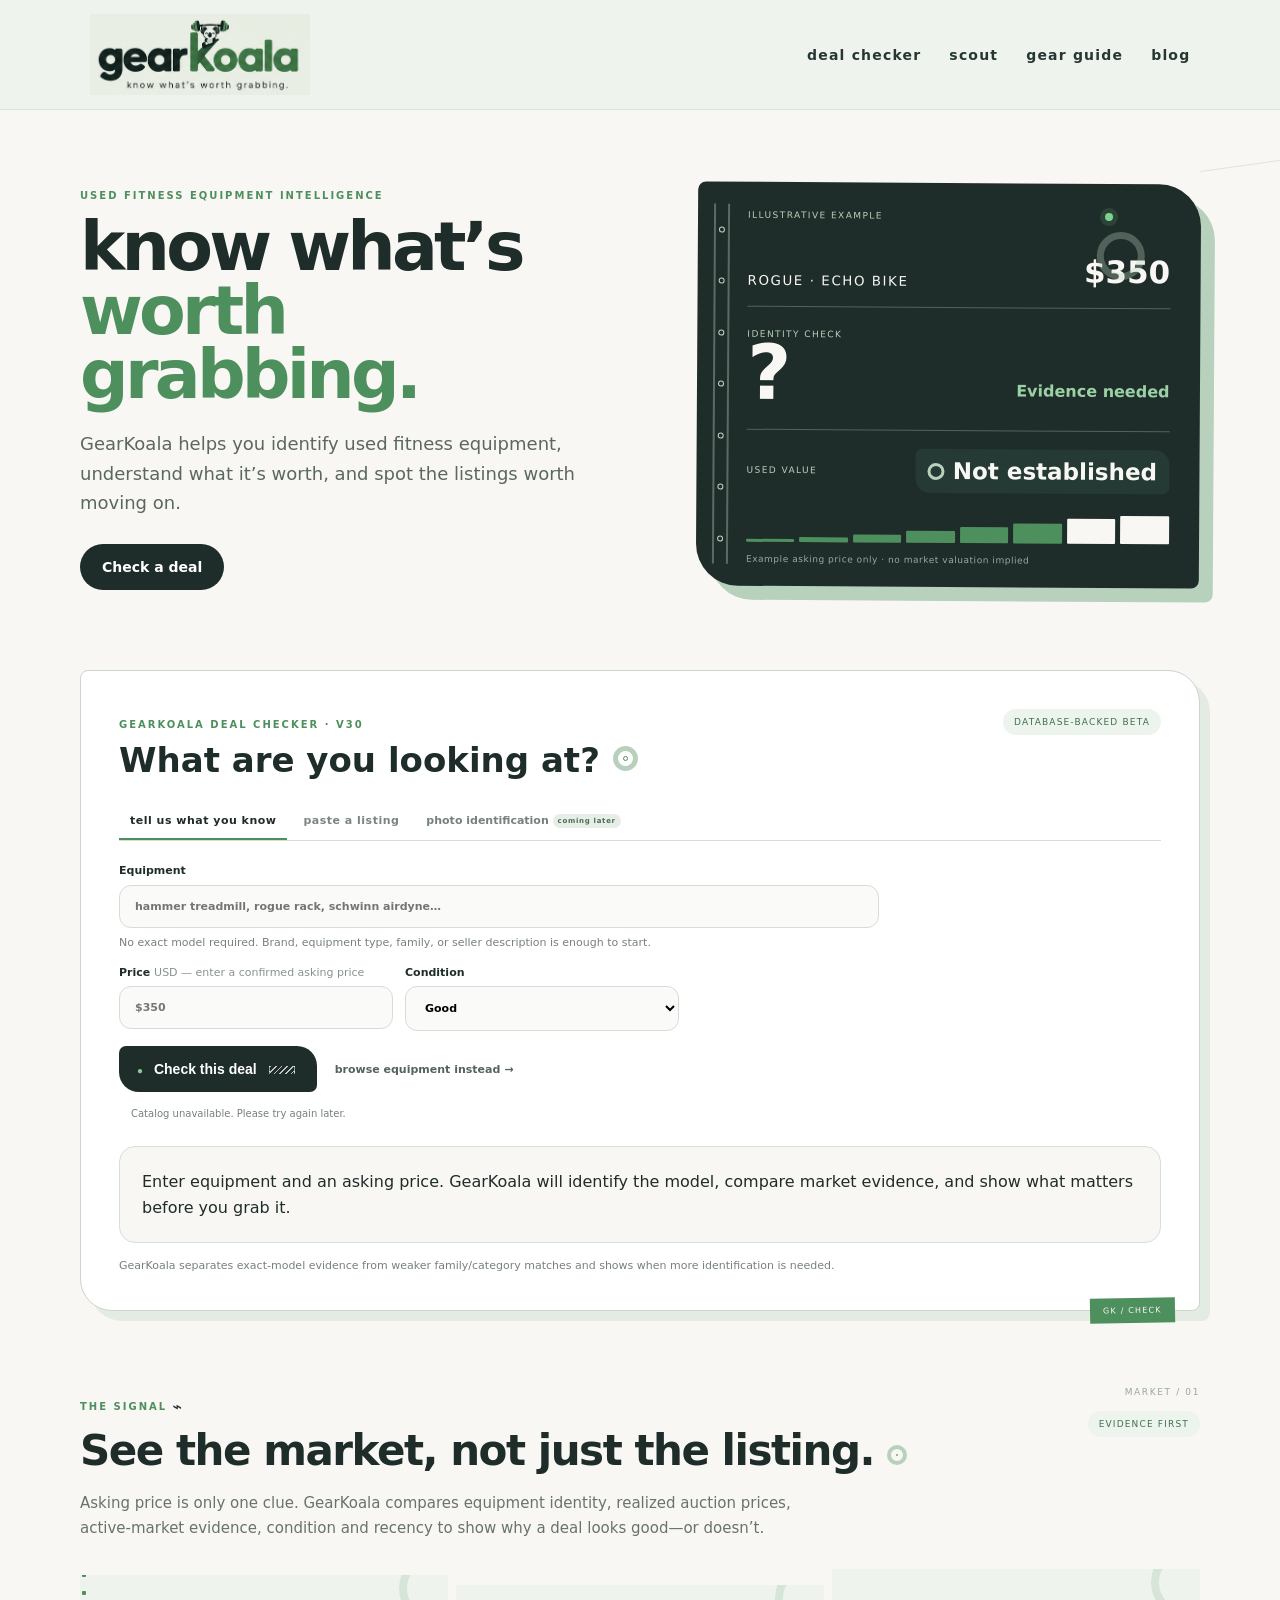
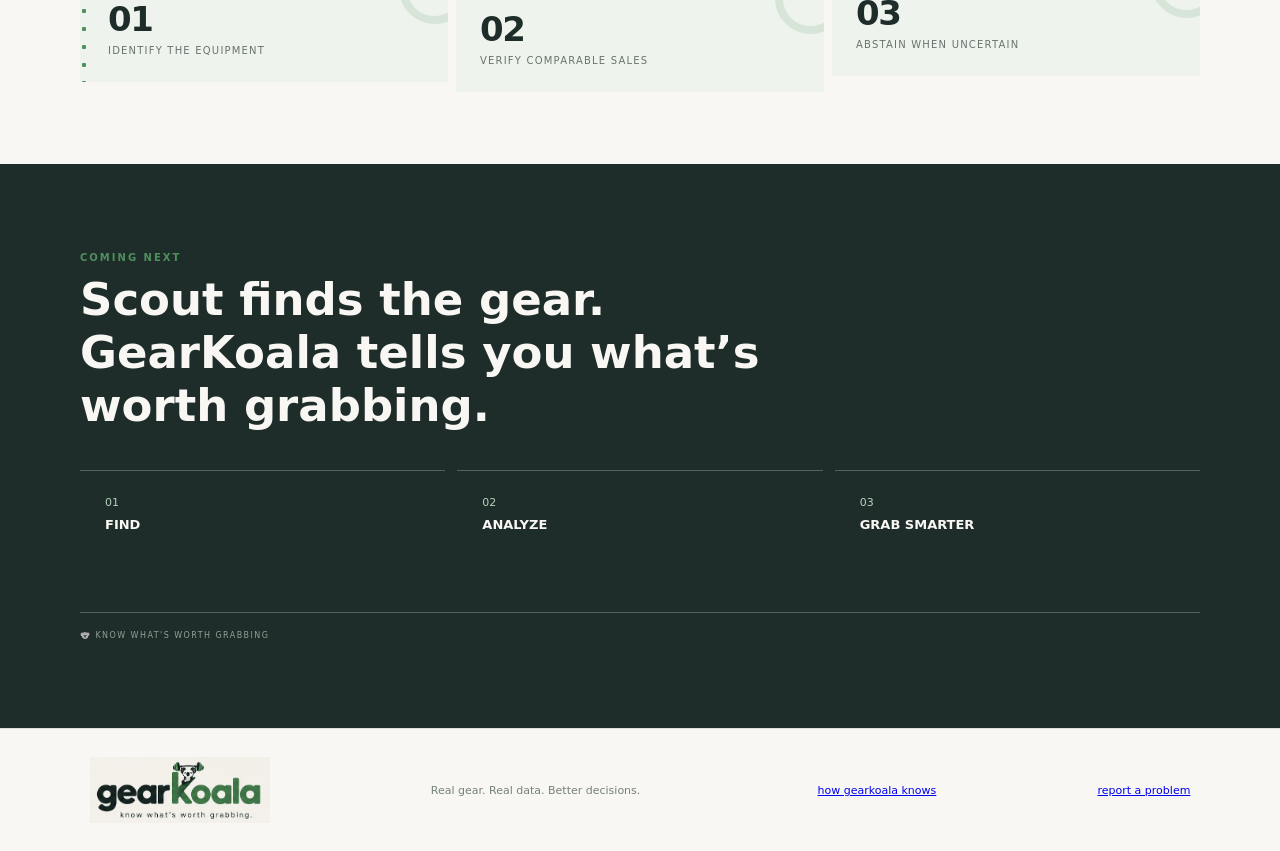
==== commit 343bce20: "Restore useful valuations and repair responsive UI" ====
--- a/index.html
+++ b/index.html
@@ -1,6 +1,6 @@
 <!doctype html><html lang="en"><head><meta charset="utf-8"><meta name="viewport" content="width=device-width,initial-scale=1">
 <title>GearKoala — know what’s worth grabbing.</title><link rel="icon" href="approved-favicon.png"><link rel="stylesheet" href="styles.css"><meta name="description" content="Identify used fitness equipment and check whether reliable sold evidence supports a valuation."><link rel="canonical" href="https://gearkoala.com/"><meta property="og:title" content="GearKoala — know what’s worth grabbing."><meta property="og:description" content="Identify used fitness equipment and check whether reliable sold evidence supports a valuation."><meta property="og:url" content="https://gearkoala.com/"><meta property="og:type" content="website"><meta property="og:image" content="https://gearkoala.com/approved-logo.png"><meta name="twitter:card" content="summary"></head>
-<body><header><a class="brand" href="#"><img src="approved-logo.png" alt="gearkoala"></a><nav><a href="checker.html">deal checker</a><a href="scout.html">scout</a><a href="gear.html">gear guide</a><a href="blog.html">blog</a><span id="status">● CONNECTING…</span></nav></header>
+<body><header><a class="brand" href="#"><img src="approved-logo.png" alt="gearkoala"></a><nav><a href="checker.html">deal checker</a><a href="scout.html">scout</a><a href="gear.html">gear guide</a><a href="blog.html">blog</a></nav></header>
 <main>
 <section class="hero"><div><p class="eyebrow">USED FITNESS EQUIPMENT INTELLIGENCE</p><h1>know what’s<br><span>worth grabbing.</span></h1><p class="lede">GearKoala helps you identify used fitness equipment, understand what it’s worth, and spot the listings worth moving on.</p><a class="cta" href="checker.html">Check a deal</a></div>
 <div class="hero-product">
@@ -19,5 +19,5 @@
 <div class="home-deal-details"><label>Price <span>USD — enter a confirmed asking price</span><input id="price" placeholder="$350"></label><label>Condition<select id="condition"><option value="1">Excellent</option><option value=".93" selected>Good</option><option value=".82">Fair</option></select></label></div>
 <div class="home-actions"><button id="go"><span class="pawdot">●</span> Check this deal</button><a href="checker.html">browse equipment instead →</a></div><div id="compStatus" role="status" class="compstatus">Checking market-data layer…</div><div id="out" role="status" aria-live="polite" aria-atomic="true" class="result empty">Enter equipment and an asking price. GearKoala will identify the model, compare market evidence, and show what matters before you grab it.</div>
 <p class="note">GearKoala separates exact-model evidence from weaker family/category matches and shows when more identification is needed.</p></section>
-<section class="data"><div class="sectionhead"><div><p class="eyebrow">THE SIGNAL <b>⌁</b></p><h2>See the market, not just the listing.<span class="plate-mark small" aria-hidden="true"></span></h2></div><span class="beta">EVIDENCE FIRST</span></div><p class="dataintro">Asking price is only one clue. GearKoala compares equipment identity, realized auction prices, active-market evidence, condition and recency to show why a deal looks good—or doesn’t.</p><div class="metricrow"><div><strong>01</strong><span>identify the equipment</span></div><div><strong>02</strong><span>verify comparable sales</span></div><div><strong>03</strong><span>abstain when uncertain</span></div></div></section><section id="scout" class="scout"><p class="eyebrow">COMING NEXT</p><h2>Scout finds the gear. GearKoala tells you what’s worth grabbing.</h2><div class="steps"><span>01 <b>FIND</b></span><span>02 <b>ANALYZE</b></span><span>03 <b>GRAB SMARTER</b></span></div></section></main>
+<section class="data"><div class="sectionhead"><div><p class="eyebrow">THE SIGNAL <b>⌁</b></p><h2>See the market, not just the listing.<span class="plate-mark small" aria-hidden="true"></span></h2></div><div class="section-meta"><span class="market-id">MARKET / 01</span><span class="beta">EVIDENCE FIRST</span></div></div><p class="dataintro">Asking price is only one clue. GearKoala compares equipment identity, realized auction prices, active-market evidence, condition and recency to show why a deal looks good—or doesn’t.</p><div class="metricrow"><div><strong>01</strong><span>identify the equipment</span></div><div><strong>02</strong><span>verify comparable sales</span></div><div><strong>03</strong><span>abstain when uncertain</span></div></div></section><section id="scout" class="scout"><p class="eyebrow">COMING NEXT</p><h2>Scout finds the gear. GearKoala tells you what’s worth grabbing.</h2><div class="steps"><span>01 <b>FIND</b></span><span>02 <b>ANALYZE</b></span><span>03 <b>GRAB SMARTER</b></span></div></section></main>
 <footer><img src="approved-logo.png" alt=""><span>Real gear. Real data. Better decisions.</span><a class="footer-data-link" href="data.html">how gearkoala knows</a><a href="https://github.com/sbrox/GEAR-KOALA/issues/new" target="_blank" rel="noopener noreferrer">report a problem</a></footer><script src="app.js"></script><script src="home-smart.js"></script></body></html>
--- a/styles.css
+++ b/styles.css
@@ -41,8 +41,8 @@
 .range{border-top:1px solid #53615d;padding-top:18px;display:flex;justify-content:space-between;align-items:end}.range b{font-size:23px}.ticks{display:flex;gap:5px;margin-top:19px}.ticks i{height:6px;flex:1;background:#4E8F5E}.ticks i:nth-last-child(-n+2){background:#F8F7F3}.hero-product p{font-size:9px;color:#9aa7a1;letter-spacing:.06em;margin:12px 0 0}
 .checker{border-radius:8px 32px 8px 32px;box-shadow:10px 10px 0 #e4ebe3;border-color:#cbd5cb}
 .metricrow{border:0;gap:8px}.metricrow div{background:#EEF4ED;padding:24px;border:0}.metricrow div:nth-child(2){transform:translateY(10px)}.metricrow div:nth-child(3){transform:translateY(-6px)}
-.data{position:relative}.data:before{content:"MARKET / 01";position:absolute;right:0;top:82px;font-size:9px;letter-spacing:.18em;color:#9aa7a1}
-@media(max-width:760px){.hero-product{transform:none;box-shadow:9px 9px 0 #B7D1BC}.metricrow div:nth-child(n){transform:none}.data:before{display:none}}
+.data{position:relative}.section-meta{display:flex;flex-direction:column;align-items:flex-end;gap:14px;flex-shrink:0}.market-id{font-size:9px;letter-spacing:.18em;color:#9aa7a1}.section-meta .beta{white-space:nowrap}
+@media(max-width:760px){.hero-product{transform:none;box-shadow:9px 9px 0 #B7D1BC}.metricrow div:nth-child(n){transform:none}.section-meta{flex-direction:row;justify-content:space-between;align-items:center;margin-bottom:18px}.section-meta .beta{margin-bottom:0}}
 
 /* V9 proprietary GearKoala visual grammar */
 body{overflow-x:hidden}
